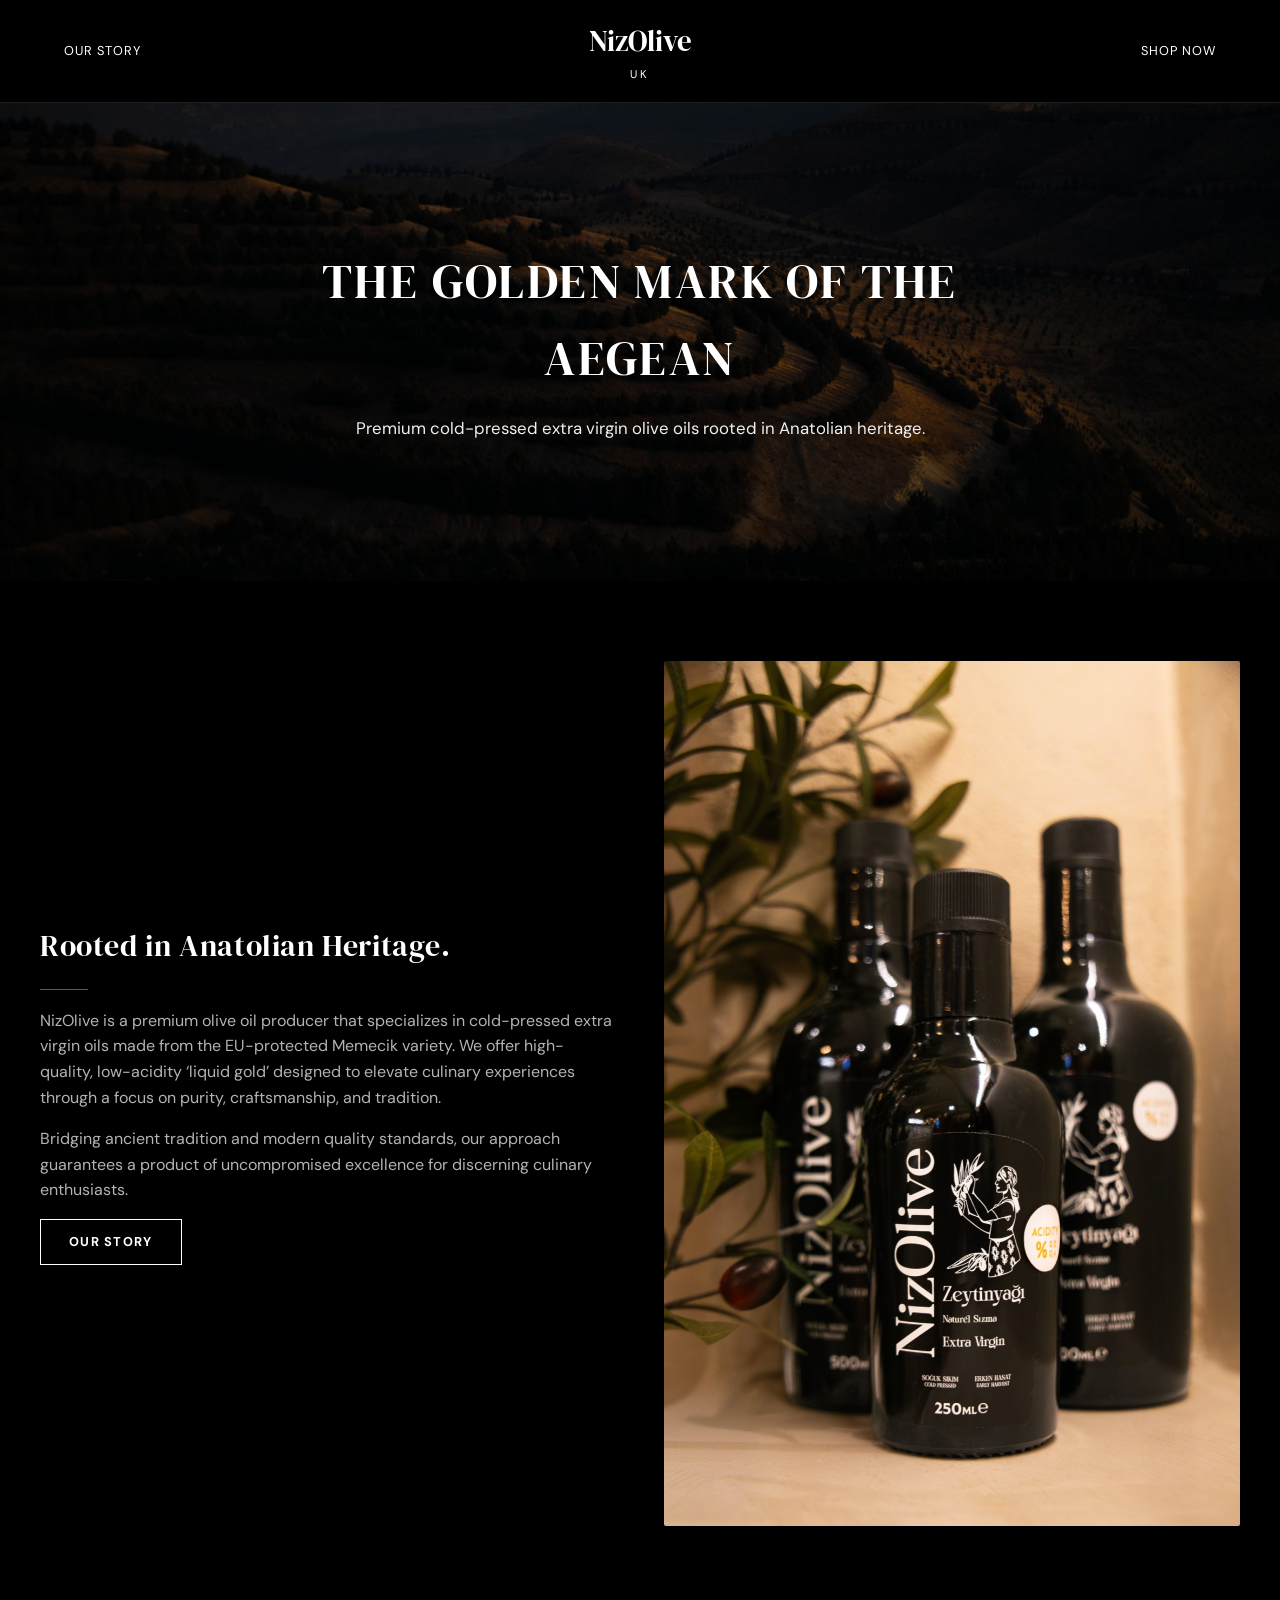
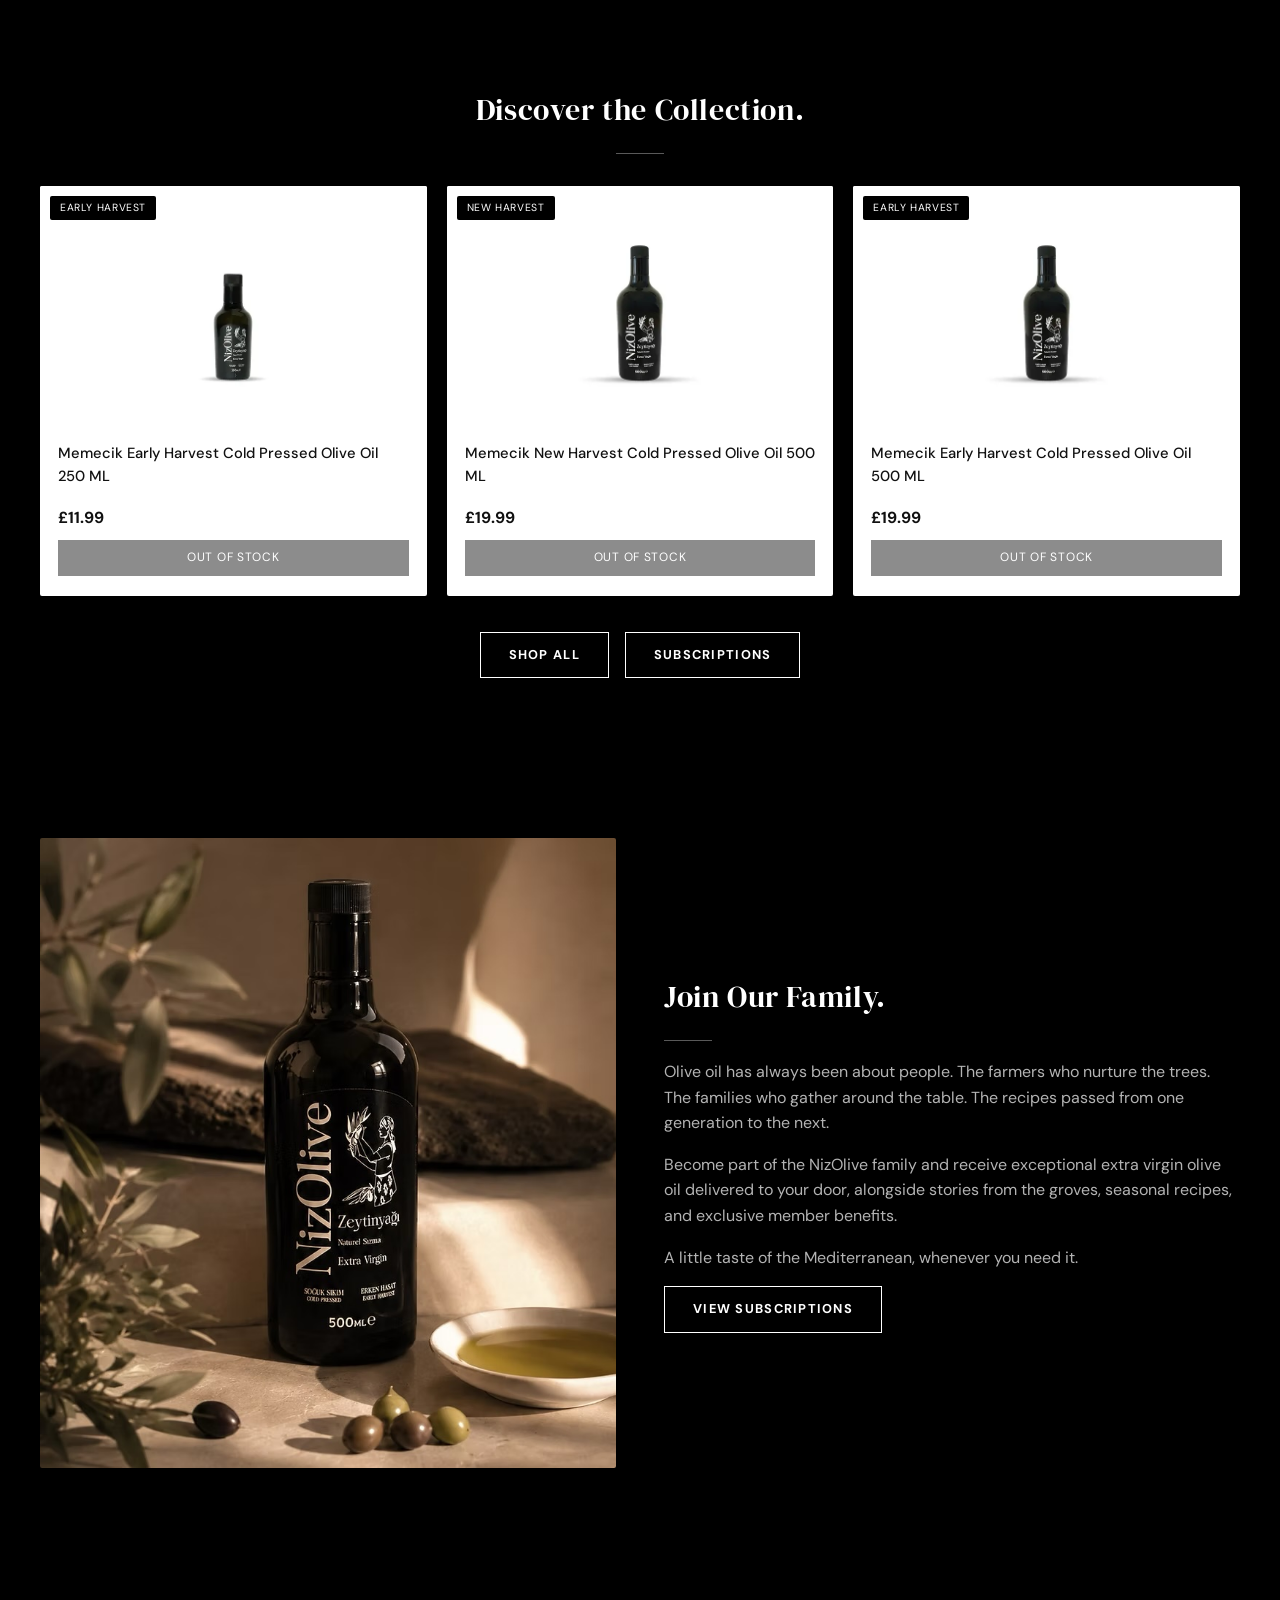
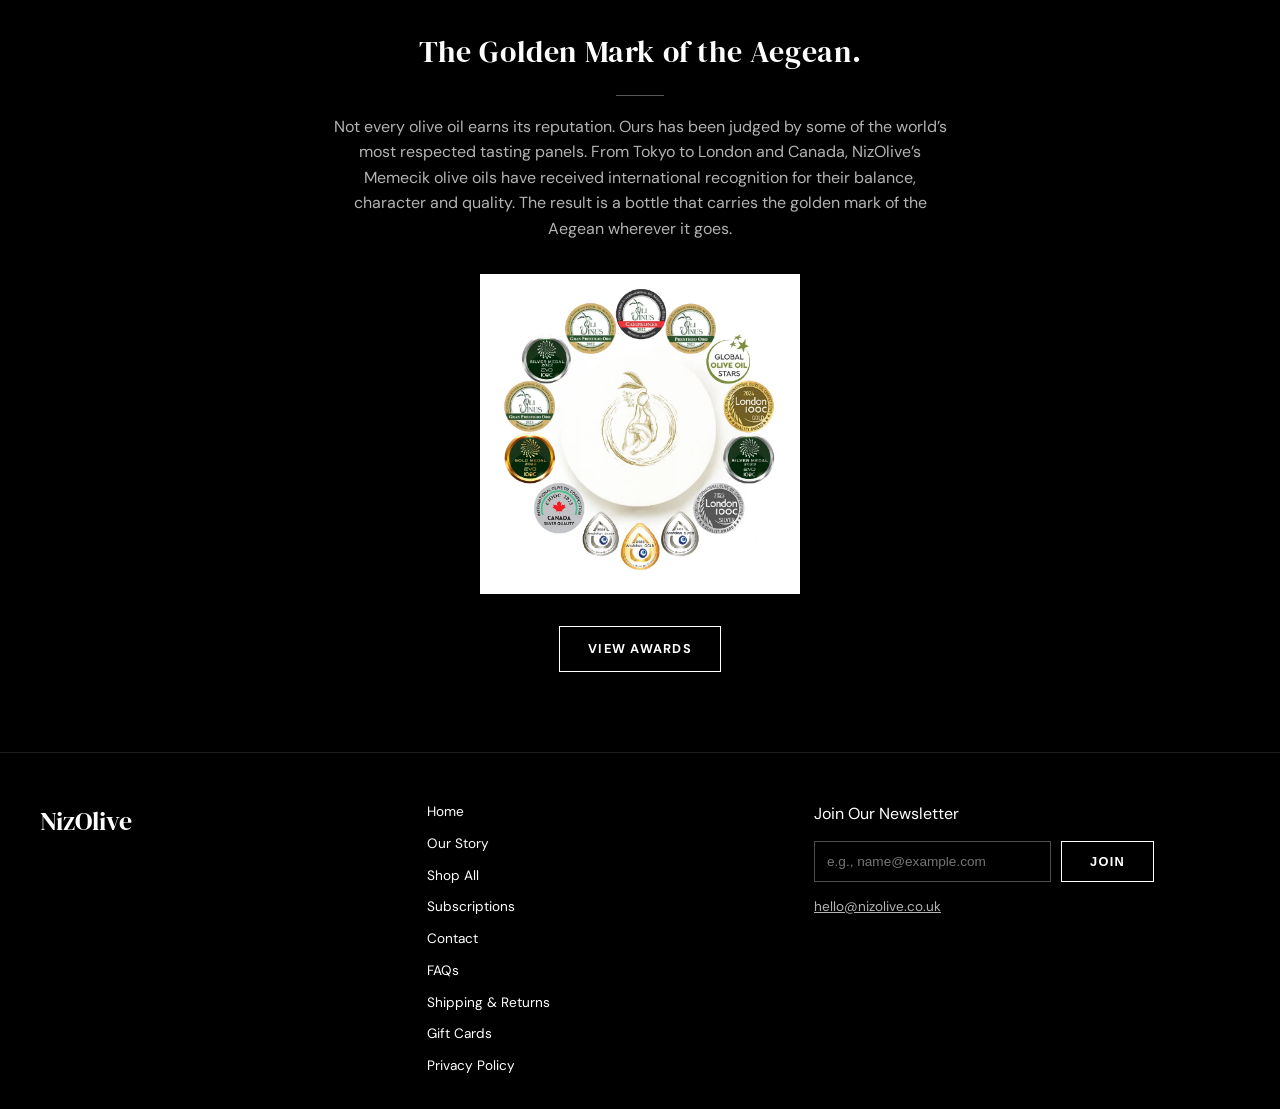
==== index.html @ 1e2ae421 "Add NizOlive UK static site Rebuilt static replacement for the NizOlive UK Wix site: 10 pages (home," ====
<!DOCTYPE html>
<html lang="en">
<head>
<meta charset="UTF-8">
<meta name="viewport" content="width=device-width, initial-scale=1.0">
<title>NizOlive UK | Premium Turkish Extra Virgin Olive Oil</title>
<meta name="description" content="Premium cold-pressed extra virgin olive oils rooted in Anatolian heritage.">
<link rel="stylesheet" href="styles.css">
</head>
<body>

<header>
  <div class="nav">
    <div class="nav-side">
      <div class="nav-links"><a href="our-story.html">Our Story</a></div>
    </div>
    <a href="index.html" class="brand">NizOlive<span class="uk-tag">UK</span></a>
    <div class="nav-side right">
      <div class="nav-links"><a href="shop.html">Shop Now</a></div>
    </div>
  </div>
</header>

<div class="hero" style="background-image:url('images/hero-terraced-hillside.jpg');">
  <div class="hero-inner">
    <h1>The Golden Mark of the Aegean</h1>
    <p>Premium cold-pressed extra virgin olive oils rooted in Anatolian heritage.</p>
  </div>
</div>

<section>
  <div class="section-inner split">
    <div class="split-text">
      <h2>Rooted in Anatolian Heritage.</h2>
      <div class="rule"></div>
      <p>NizOlive is a premium olive oil producer that specializes in cold-pressed extra virgin oils made from the EU-protected Memecik variety. We offer high-quality, low-acidity &lsquo;liquid gold&rsquo; designed to elevate culinary experiences through a focus on purity, craftsmanship, and tradition.</p>
      <p>Bridging ancient tradition and modern quality standards, our approach guarantees a product of uncompromised excellence for discerning culinary enthusiasts.</p>
      <a href="our-story.html" class="btn">Our Story</a>
    </div>
    <div class="split-img">
      <img src="images/lifestyle-1.jpg" alt="NizOlive bottle on a book, The Golden Mark of the Aegean">
    </div>
  </div>
</section>

<section>
  <div class="section-inner" style="text-align:center;">
    <h2>Discover the Collection.</h2>
    <div class="rule" style="margin-left:auto;margin-right:auto;"></div>
    <div class="grid" style="margin-top:32px;text-align:left;">

      <div class="card">
        <span class="badge">Early Harvest</span>
        <img src="images/bottle-250ml.png" alt="Memecik Early Harvest Cold Pressed Olive Oil, 250ml">
        <div class="card-body">
          <h3>Memecik Early Harvest Cold Pressed Olive Oil 250 ML</h3>
          <div class="card-price">&pound;11.99</div>
          <div class="card-stock">Out of Stock</div>
        </div>
      </div>

      <div class="card">
        <span class="badge">New Harvest</span>
        <img src="images/bottle-500ml.png" alt="Memecik New Harvest Cold Pressed Olive Oil, 500ml">
        <div class="card-body">
          <h3>Memecik New Harvest Cold Pressed Olive Oil 500 ML</h3>
          <div class="card-price">&pound;19.99</div>
          <div class="card-stock">Out of Stock</div>
        </div>
      </div>

      <div class="card">
        <span class="badge">Early Harvest</span>
        <img src="images/bottle-500ml.png" alt="Memecik Early Harvest Cold Pressed Olive Oil, 500ml">
        <div class="card-body">
          <h3>Memecik Early Harvest Cold Pressed Olive Oil 500 ML</h3>
          <div class="card-price">&pound;19.99</div>
          <div class="card-stock">Out of Stock</div>
        </div>
      </div>

    </div>
    <div class="btn-row" style="justify-content:center;margin-top:36px;">
      <a href="shop.html" class="btn">Shop All</a>
      <a href="subscriptions.html" class="btn">Subscriptions</a>
    </div>
  </div>
</section>

<section>
  <div class="section-inner split reverse">
    <div class="split-text">
      <h2>Join Our Family.</h2>
      <div class="rule"></div>
      <p>Olive oil has always been about people. The farmers who nurture the trees. The families who gather around the table. The recipes passed from one generation to the next.</p>
      <p>Become part of the NizOlive family and receive exceptional extra virgin olive oil delivered to your door, alongside stories from the groves, seasonal recipes, and exclusive member benefits.</p>
      <p>A little taste of the Mediterranean, whenever you need it.</p>
      <a href="subscriptions.html" class="btn">View Subscriptions</a>
    </div>
    <div class="split-img">
      <img src="images/lifestyle-stone-branch.jpg" alt="NizOlive bottle styled with olive branch and stone">
    </div>
  </div>
</section>

<section>
  <div class="section-inner" style="text-align:center;">
    <h2>The Golden Mark of the Aegean.</h2>
    <div class="rule" style="margin-left:auto;margin-right:auto;"></div>
    <p class="section-sub" style="margin-left:auto;margin-right:auto;">Not every olive oil earns its reputation. Ours has been judged by some of the world&rsquo;s most respected tasting panels. From Tokyo to London and Canada, NizOlive&rsquo;s Memecik olive oils have received international recognition for their balance, character and quality. The result is a bottle that carries the golden mark of the Aegean wherever it goes.</p>
    <img class="awards-wheel-img" src="images/awards-wheel.webp" alt="Wheel of NizOlive award medals">
    <div>
      <a href="awards.html" class="btn">View Awards</a>
    </div>
  </div>
</section>

<footer>
  <div class="footer-inner">
    <div>
      <div class="footer-logo">NizOlive</div>
    </div>
    <div class="footer-links">
      <a href="index.html">Home</a>
      <a href="our-story.html">Our Story</a>
      <a href="shop.html">Shop All</a>
      <a href="subscriptions.html">Subscriptions</a>
      <a href="contact.html">Contact</a>
      <a href="faqs.html">FAQs</a>
      <a href="shipping-returns.html">Shipping &amp; Returns</a>
      <a href="gift-card.html">Gift Cards</a>
      <a href="refunds-returns.html">Privacy Policy</a>
    </div>
    <div>
      <div style="margin-bottom:8px;">Join Our Newsletter</div>
      <form class="newsletter-form" onsubmit="return false;">
        <input type="email" placeholder="e.g., name@example.com" required>
        <button class="btn" type="submit">Join</button>
      </form>
      <div class="footer-contact"><a href="mailto:hello@nizolive.co.uk">hello@nizolive.co.uk</a></div>
    </div>
  </div>
</footer>

</body>
</html>
---- styles.css ----
@import url('https://fonts.googleapis.com/css2?family=DM+Sans:ital,wght@0,400;0,500;0,600;0,700;1,400&family=DM+Serif+Display:ital@0;1&display=swap');

:root {
  --bg: #000000;
  --text: #ffffff;
  --muted: #b3b3b3;
  --card-bg: #ffffff;
  --card-text: #111111;
  --badge-bg: #000000;
  --badge-text: #ffffff;
  --border: rgba(255,255,255,0.35);
  --olive-accent: #4f7c51;
}

* { box-sizing: border-box; margin: 0; padding: 0; }

body {
  background: var(--bg);
  color: var(--text);
  font-family: 'DM Sans', -apple-system, BlinkMacSystemFont, "Segoe UI", Helvetica, Arial, sans-serif;
  line-height: 1.6;
}

a { color: inherit; text-decoration: none; }
img { max-width: 100%; display: block; }

h1, h2, .display {
  font-family: 'DM Serif Display', Georgia, serif;
  font-weight: 400;
  letter-spacing: 0.02em;
}

/* Header */
header {
  background: var(--bg);
  border-bottom: 1px solid rgba(255,255,255,0.12);
  position: sticky;
  top: 0;
  z-index: 20;
}
.nav {
  max-width: 1200px;
  margin: 0 auto;
  display: flex;
  align-items: center;
  justify-content: space-between;
  padding: 18px 24px;
}
.nav-side {
  display: flex;
  gap: 28px;
  font-size: 0.8rem;
  letter-spacing: 0.08em;
  text-transform: uppercase;
  flex: 1;
}
.nav-side.right { justify-content: flex-end; }
.nav-links a:hover { opacity: 0.7; }
.brand {
  text-align: center;
  font-family: 'DM Serif Display', Georgia, serif;
  font-size: 1.8rem;
}
.brand .uk-tag {
  display: block;
  font-family: 'DM Sans', sans-serif;
  font-size: 0.7rem;
  letter-spacing: 0.25em;
  margin-top: 2px;
}

/* Hero */
.hero {
  background-size: cover;
  background-position: center;
  padding: 140px 24px;
  text-align: center;
  position: relative;
}
.hero::before {
  content: "";
  position: absolute;
  inset: 0;
  background: rgba(0,0,0,0.55);
}
.hero-inner { position: relative; z-index: 1; max-width: 680px; margin: 0 auto; }
.hero h1 {
  font-size: clamp(2rem, 5vw, 3rem);
  letter-spacing: 0.05em;
  text-transform: uppercase;
  margin-bottom: 18px;
}
.hero p { font-size: 1.05rem; color: #f0f0f0; }

/* sections */
section { padding: 80px 24px; }
.section-inner { max-width: 1200px; margin: 0 auto; }
h2 {
  font-size: 1.9rem;
  margin-bottom: 8px;
}
.rule {
  width: 48px;
  height: 1px;
  background: var(--border);
  margin: 18px 0;
}
.section-sub {
  color: var(--muted);
  max-width: 620px;
  margin-bottom: 32px;
}

.btn {
  display: inline-block;
  border: 1px solid #ffffff;
  color: #ffffff;
  padding: 12px 28px;
  font-size: 0.8rem;
  font-weight: 700;
  letter-spacing: 0.1em;
  text-transform: uppercase;
  background: #000000;
  cursor: pointer;
  border-radius: 0;
}
.btn:hover { background: #ffffff; color: #191B16; border-color: #191B16; }
.btn-row { display: flex; gap: 16px; flex-wrap: wrap; }

/* split layout (image + text) */
.split {
  display: grid;
  grid-template-columns: 1fr 1fr;
  gap: 48px;
  align-items: center;
}
.split.reverse .split-text { order: 2; }
.split.reverse .split-img { order: 1; }
@media (max-width: 780px) {
  .split { grid-template-columns: 1fr; }
  .split.reverse .split-text, .split.reverse .split-img { order: initial; }
}
.split-img img { width: 100%; border-radius: 2px; }
.split-text p { color: var(--muted); margin-bottom: 16px; }

/* product grid */
.grid {
  display: grid;
  grid-template-columns: repeat(auto-fit, minmax(240px, 1fr));
  gap: 20px;
}
.card {
  background: var(--card-bg);
  color: var(--card-text);
  border-radius: 2px;
  overflow: hidden;
  display: flex;
  flex-direction: column;
  position: relative;
}
.badge {
  position: absolute;
  top: 10px;
  left: 10px;
  background: var(--badge-bg);
  color: var(--badge-text);
  font-size: 0.65rem;
  letter-spacing: 0.06em;
  text-transform: uppercase;
  padding: 4px 10px;
  border-radius: 2px;
  z-index: 2;
}
.card img {
  width: 100%;
  height: 240px;
  object-fit: contain;
  padding: 20px;
  background: #fff;
}
.card-body { padding: 16px 18px 20px; flex: 1; display: flex; flex-direction: column; }
.card-body h3 { font-size: 0.92rem; font-weight: 500; margin-bottom: 8px; }
.card-price { font-weight: 700; margin-top: auto; padding-top: 8px; }
.card-stock {
  display: inline-block;
  margin-top: 10px;
  background: #8c8c8c;
  color: #fff;
  text-align: center;
  padding: 8px;
  font-size: 0.75rem;
  letter-spacing: 0.06em;
  text-transform: uppercase;
}

/* awards */
.awards-wheel-img { max-width: 320px; margin: 0 auto 32px; }
.award-grid {
  display: grid;
  grid-template-columns: repeat(auto-fit, minmax(130px, 1fr));
  gap: 14px;
  max-width: 900px;
  margin: 0 auto;
}
.award-grid img { background: #fff; border-radius: 6px; padding: 8px; }

/* FAQ accordion (static, no JS needed) */
.faq-item {
  border-bottom: 1px solid rgba(255,255,255,0.12);
  padding: 20px 0;
}
.faq-item h3 { font-size: 1rem; margin-bottom: 8px; font-weight: 500; }
.faq-item p { color: var(--muted); }
.faq-item p.pending { color: #8c8c8c; font-style: italic; }

/* pricing tiers */
.tier-grid {
  display: grid;
  grid-template-columns: repeat(auto-fit, minmax(240px, 1fr));
  gap: 20px;
}
.tier-card {
  border: 1px solid rgba(255,255,255,0.18);
  padding: 32px 24px;
  text-align: center;
}
.tier-card .price { font-size: 2rem; font-family: 'DM Serif Display', serif; margin: 12px 0; }

/* footer */
footer {
  background: var(--bg);
  border-top: 1px solid rgba(255,255,255,0.12);
  padding: 48px 24px 32px;
}
.footer-inner {
  max-width: 1200px;
  margin: 0 auto;
  display: grid;
  grid-template-columns: 1fr 1fr 1.2fr;
  gap: 32px;
}
.footer-logo { font-family: 'DM Serif Display', serif; font-size: 1.6rem; margin-bottom: 16px; }
.footer-links { display: flex; flex-direction: column; gap: 10px; font-size: 0.85rem; }
.footer-links a:hover { opacity: 0.7; }
.footer-contact { font-size: 0.85rem; color: var(--muted); }
.footer-contact a { text-decoration: underline; }
.newsletter-form { display: flex; gap: 10px; margin: 14px 0; max-width: 340px; }
.newsletter-form input {
  flex: 1;
  background: transparent;
  border: 1px solid rgba(255,255,255,0.3);
  color: #fff;
  padding: 10px 12px;
  font-size: 0.85rem;
}
@media (max-width: 780px) {
  .footer-inner { grid-template-columns: 1fr; }
}

@media (max-width: 780px) {
  .nav-side { display: none; }
  .nav { justify-content: center; }
}
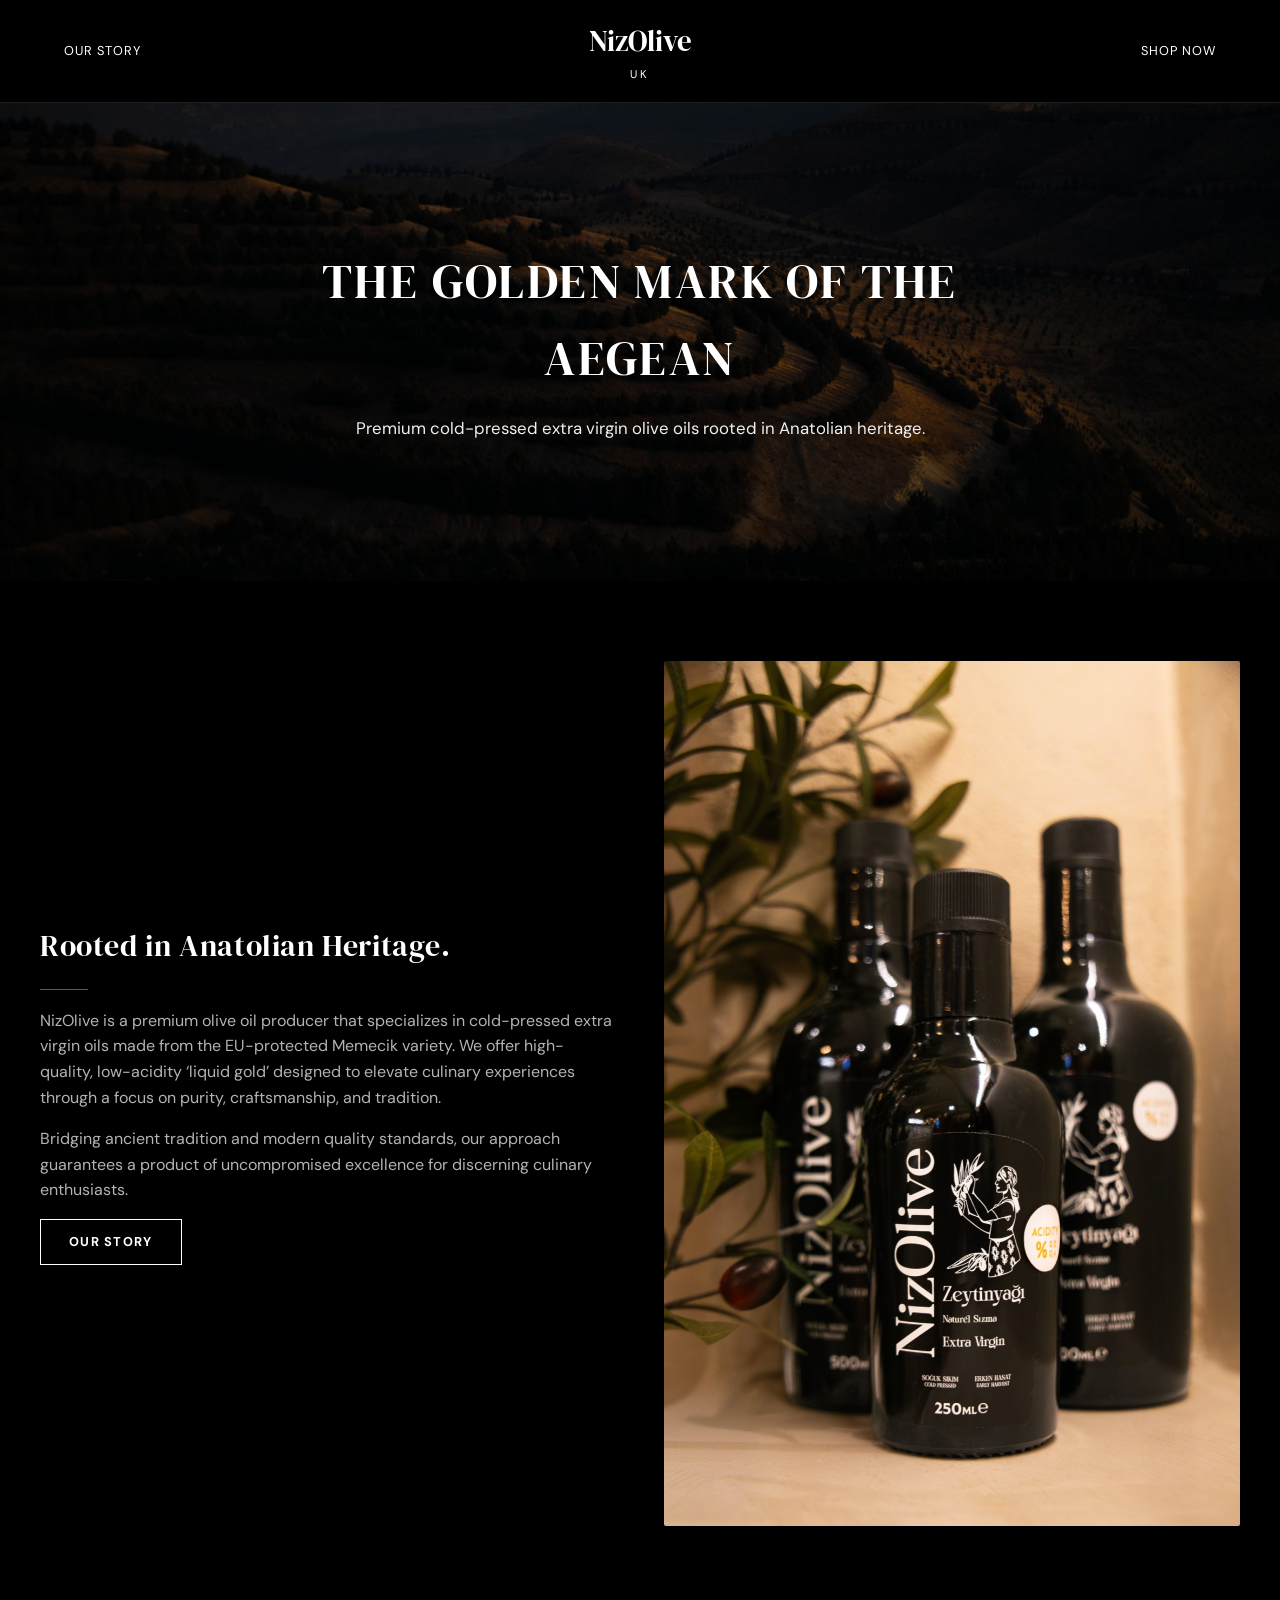
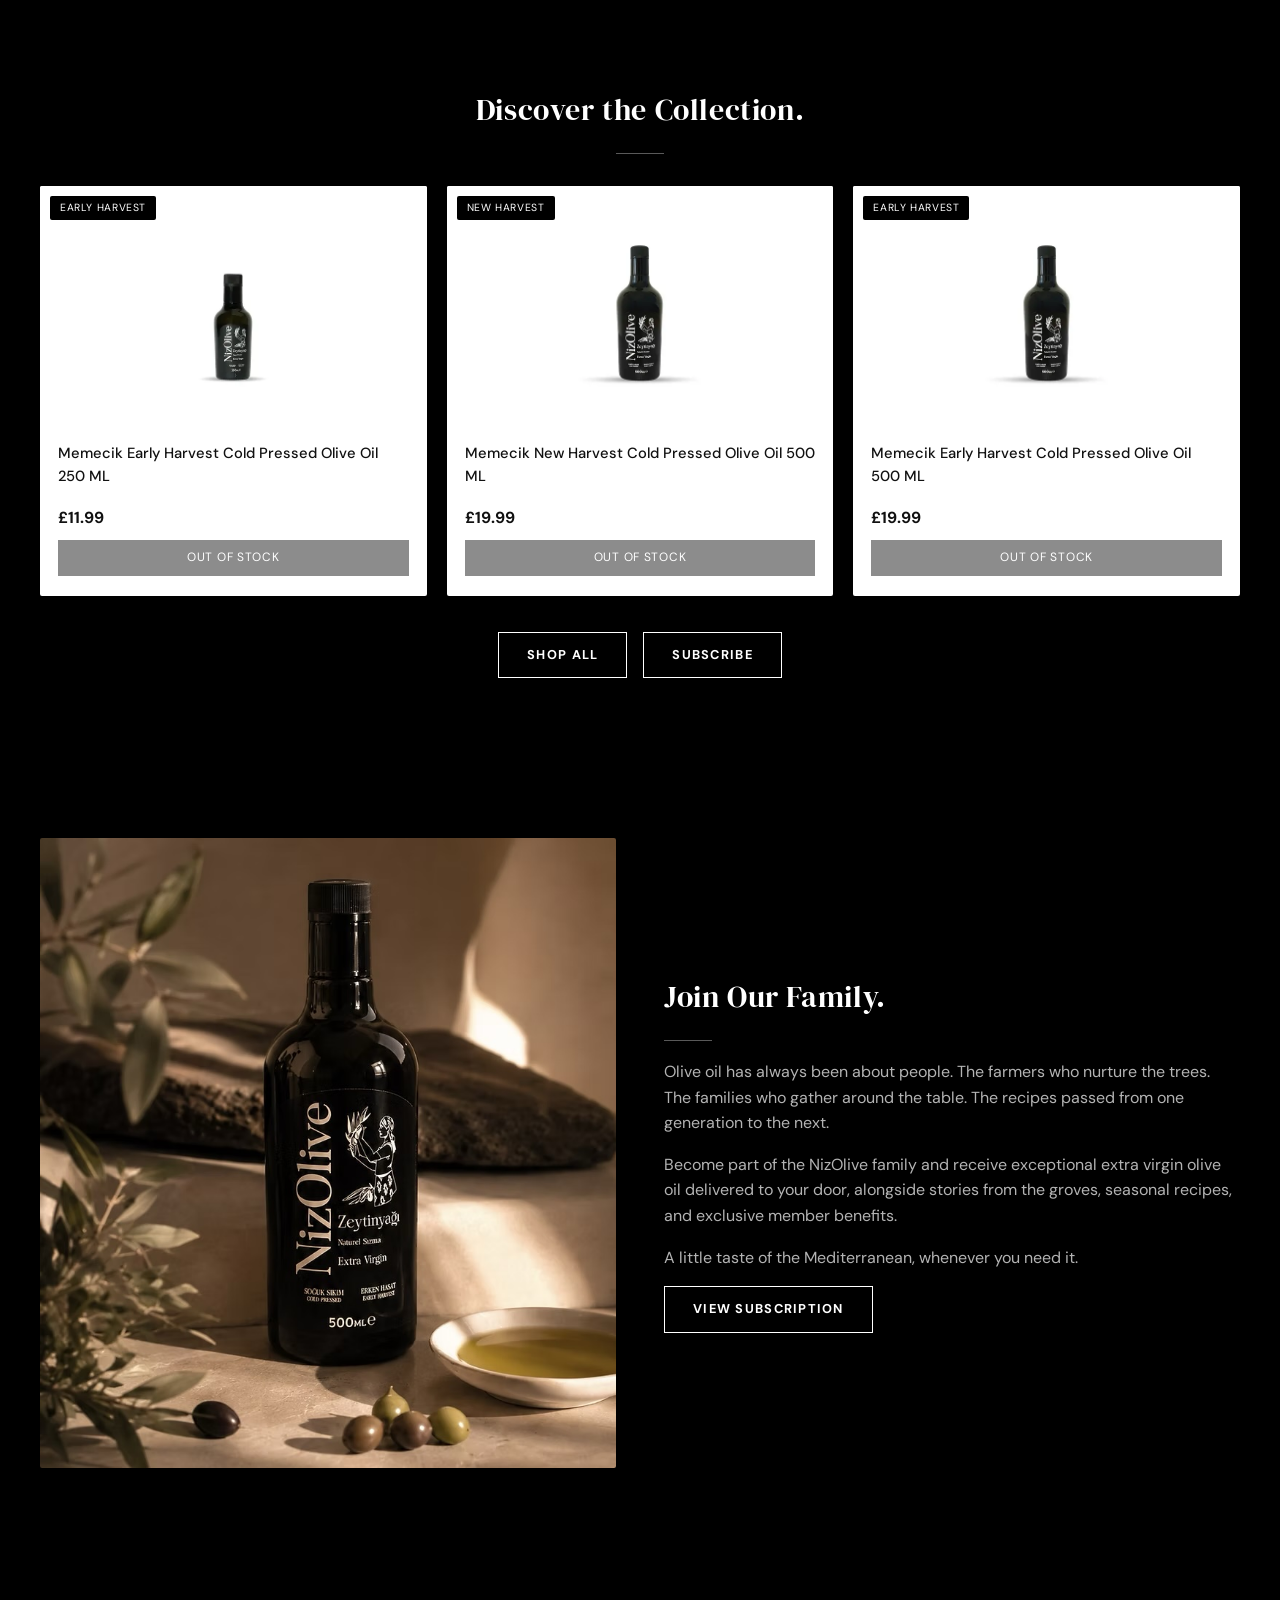
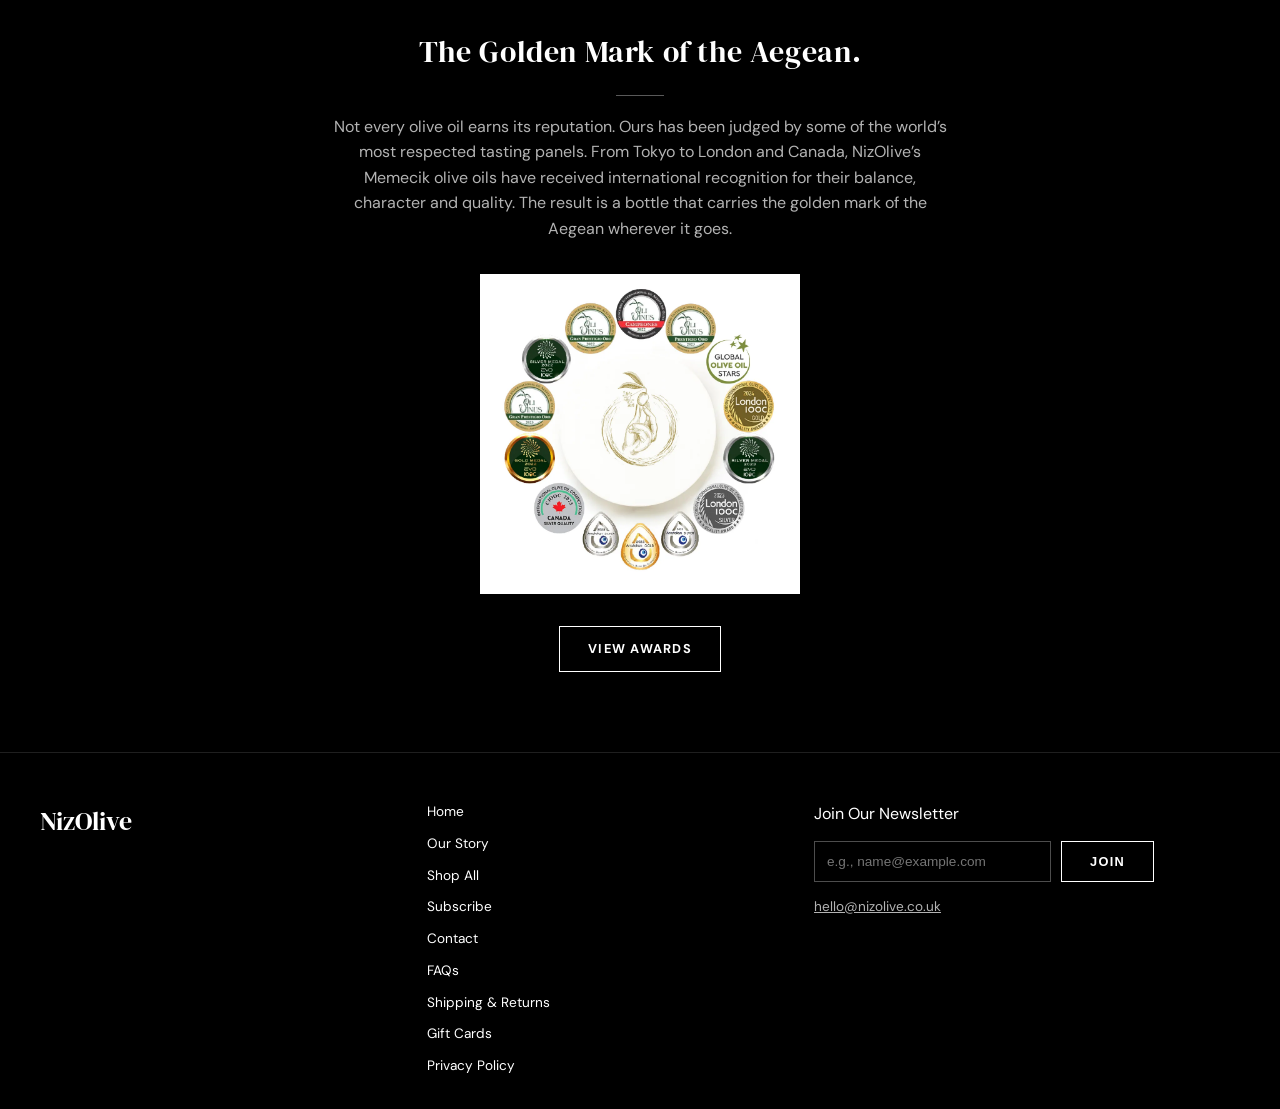
==== commit 6b26207f: "Replace build-your-own subscriptions page with waitlist New subscribe.html: single-product (Early Ha" ====
--- a/index.html
+++ b/index.html
@@ -82,7 +82,7 @@
     </div>
     <div class="btn-row" style="justify-content:center;margin-top:36px;">
       <a href="shop.html" class="btn">Shop All</a>
-      <a href="subscriptions.html" class="btn">Subscriptions</a>
+      <a href="subscribe.html" class="btn">Subscribe</a>
     </div>
   </div>
 </section>
@@ -95,7 +95,7 @@
       <p>Olive oil has always been about people. The farmers who nurture the trees. The families who gather around the table. The recipes passed from one generation to the next.</p>
       <p>Become part of the NizOlive family and receive exceptional extra virgin olive oil delivered to your door, alongside stories from the groves, seasonal recipes, and exclusive member benefits.</p>
       <p>A little taste of the Mediterranean, whenever you need it.</p>
-      <a href="subscriptions.html" class="btn">View Subscriptions</a>
+      <a href="subscribe.html" class="btn">View Subscription</a>
     </div>
     <div class="split-img">
       <img src="images/lifestyle-stone-branch.jpg" alt="NizOlive bottle styled with olive branch and stone">
@@ -124,7 +124,7 @@
       <a href="index.html">Home</a>
       <a href="our-story.html">Our Story</a>
       <a href="shop.html">Shop All</a>
-      <a href="subscriptions.html">Subscriptions</a>
+      <a href="subscribe.html">Subscribe</a>
       <a href="contact.html">Contact</a>
       <a href="faqs.html">FAQs</a>
       <a href="shipping-returns.html">Shipping &amp; Returns</a>
